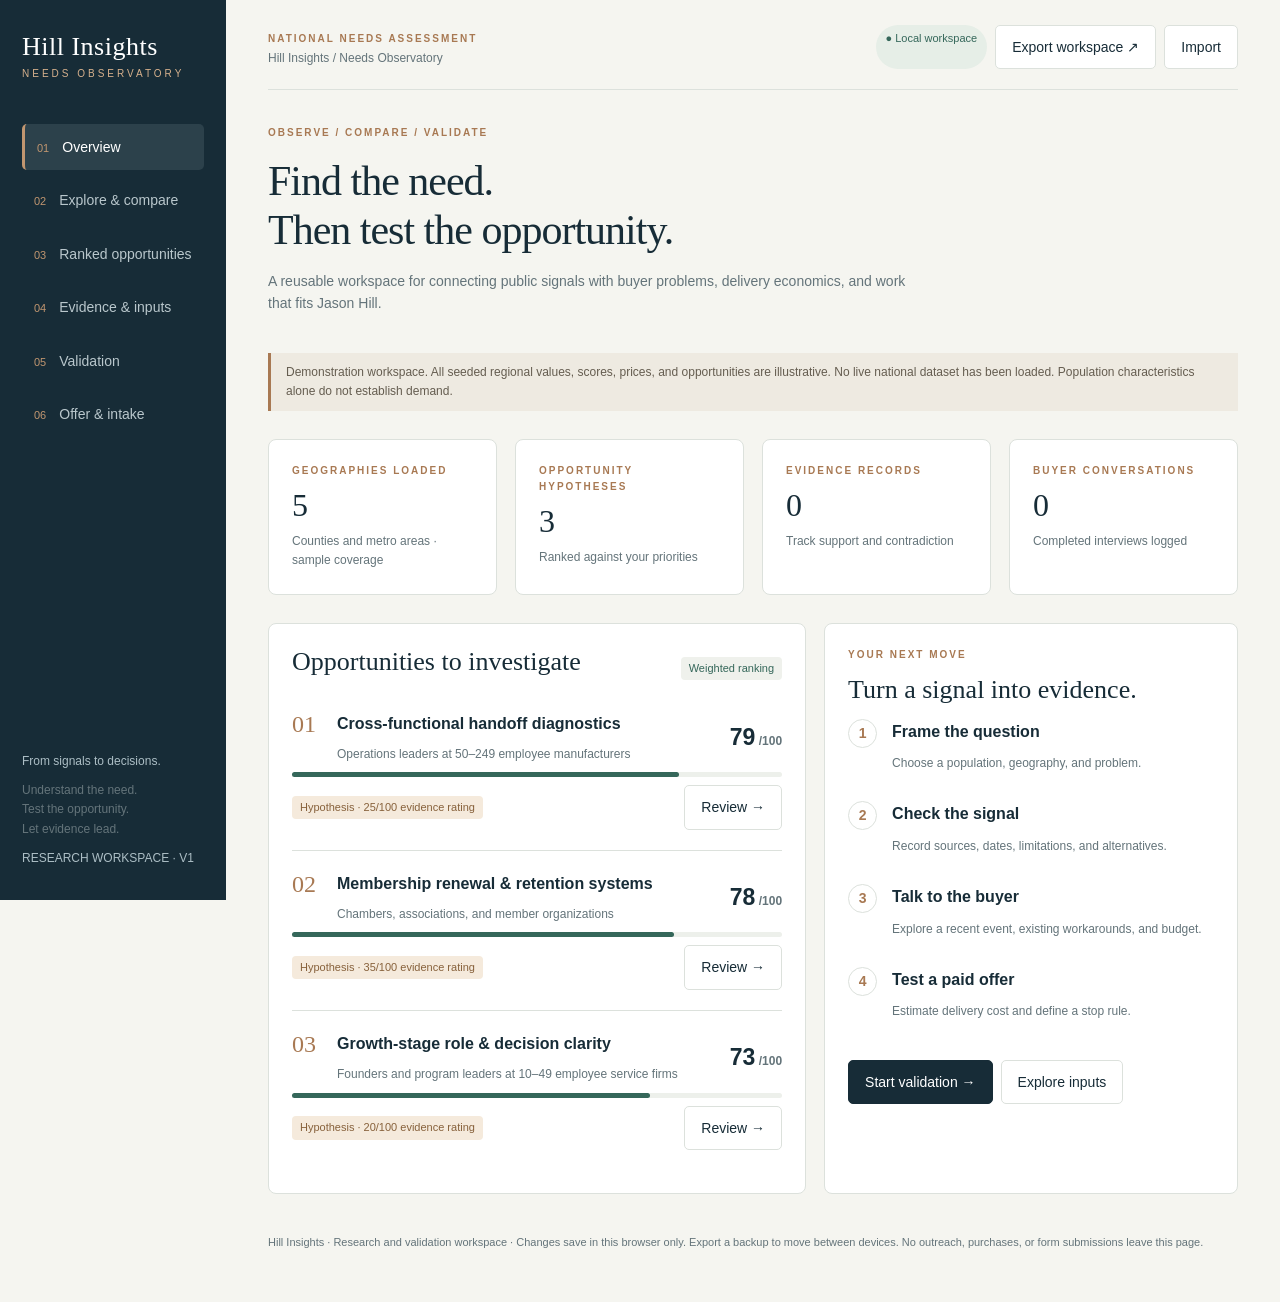
==== needs/index.html @ e7dae57d "Add unlinked needs assessment workspace at /needs" ====
<!doctype html><html lang="en"><head><meta charset="utf-8"><meta name="viewport" content="width=device-width,initial-scale=1"><meta name="robots" content="noindex,nofollow"><title>Needs Observatory | Hill Insights</title><style>
:root{--navy:#172c37;--copper:#a87953;--paper:#f5f5f0;--muted:#64747a;--line:#dce1dc;--green:#35675a}*{box-sizing:border-box}body{margin:0;background:var(--paper);color:var(--navy);font:14px/1.6 Arial,sans-serif}button,input,select,textarea{font:inherit}button,a,input,select,textarea{outline-offset:4px}button{cursor:pointer;border:1px solid var(--line);background:white;color:var(--navy);padding:10px 16px;border-radius:5px}button:hover{border-color:var(--copper)}button.primary{background:var(--navy);color:white;border-color:var(--navy)}.shell{display:grid;grid-template-columns:226px 1fr;min-height:100vh}aside{background:var(--navy);color:#fff;padding:32px 22px;position:sticky;top:0;height:100vh;display:flex;flex-direction:column}.brand{font:26px Georgia,serif;letter-spacing:.5px}.brand small{display:block;font:10px Arial;letter-spacing:3px;color:#d7b18d;margin-top:6px}.nav{margin-top:45px;display:grid;gap:7px}.nav button{text-align:left;border:0;background:transparent;color:#b9c7cc;padding:12px}.nav button.active{background:#2c414b;color:white;border-left:3px solid #c19670}.nav span{margin-right:13px;font-size:11px;color:#c19670}.aside-bottom{margin-top:auto;font-size:12px;color:#acbec5}main{min-width:0;padding:25px 42px 50px}.top{display:flex;justify-content:space-between;align-items:center;border-bottom:1px solid var(--line);padding-bottom:20px;gap:12px}.eyebrow{text-transform:uppercase;letter-spacing:2px;font-size:10px;font-weight:bold;color:var(--copper)}.status{font-size:11px;color:var(--green);background:#e6eee7;padding:5px 10px;border-radius:30px}h1{font:42px/1.15 Georgia,serif;max-width:700px;letter-spacing:-1px;margin:16px 0}h2{font:26px Georgia,serif;margin:0 0 14px}h3{font-size:16px;margin:0 0 9px}p{color:var(--muted);margin:10px 0}.intro{display:flex;justify-content:space-between;align-items:end;gap:30px;margin:35px 0 28px}.intro p{max-width:640px}.actions{display:flex;gap:8px;flex-wrap:wrap}.grid{display:grid;gap:18px}.four{grid-template-columns:repeat(4,1fr)}.three{grid-template-columns:repeat(3,1fr)}.two{grid-template-columns:1.3fr 1fr}.card{background:white;border:1px solid var(--line);border-radius:8px;padding:23px}.metric{font:32px Georgia;margin:8px 0}.small{font-size:12px;color:var(--muted)}.section{margin-top:28px}.row{display:flex;justify-content:space-between;align-items:center;gap:12px}.pill{display:inline-block;padding:3px 8px;border-radius:4px;background:#eff1ec;color:var(--green);font-size:11px}.warn{background:#f5eadc;color:#87613b}.opportunity{padding:20px 0;border-bottom:1px solid var(--line)}.opportunity:last-child{border:0}.rank{font:24px Georgia;color:var(--copper);min-width:30px}.score{font-size:23px;font-weight:bold}.bar{height:5px;background:#edf0eb;border-radius:5px;margin:8px 0}.bar i{display:block;background:var(--green);height:100%;border-radius:5px}.steps{display:grid;gap:18px}.step{display:flex;gap:15px}.step b{border:1px solid var(--line);border-radius:50%;width:29px;height:29px;text-align:center;line-height:27px;flex-shrink:0;color:var(--copper)}label{display:block;font-size:12px;color:var(--muted);margin-bottom:7px}input,select,textarea{width:100%;padding:10px;border:1px solid #ccd5cf;border-radius:5px;background:white;color:var(--navy)}textarea{min-height:85px}.field{margin:12px 0}table{width:100%;border-collapse:collapse;text-align:left}td,th{padding:12px;border-bottom:1px solid var(--line);font-size:12px}th{color:var(--muted);font-weight:normal}.table-wrap{overflow:auto}.note{border-left:3px solid var(--copper);padding:10px 15px;background:#eeeae1;font-size:12px;color:#655d50}.hidden{display:none!important}.tabs{display:flex;gap:8px;margin:18px 0}a{color:#765238}dialog{border:1px solid var(--line);border-radius:12px;max-width:800px;width:92%;padding:30px;max-height:90vh;overflow:auto}dialog::backdrop{background:#10252ab0}.empty{padding:24px;text-align:center;color:var(--muted)}footer{margin-top:40px;font-size:11px;color:var(--muted)}.check{width:auto}.filters{grid-template-columns:repeat(4,1fr)}#toast{position:fixed;bottom:25px;right:25px;background:var(--navy);color:white;padding:12px 20px;border-radius:6px;z-index:10}.hero-note{max-width:520px}.price{font:30px Georgia;margin:15px 0}.detail-grid{display:grid;grid-template-columns:1fr 1fr;gap:16px}@media(max-width:1100px){main{padding:22px}.four,.filters{grid-template-columns:repeat(2,1fr)}.two,.three{grid-template-columns:1fr}.intro{align-items:start;flex-direction:column}}@media(max-width:700px){.shell{display:block}aside{height:auto;position:static;padding:18px}.brand{font-size:22px}.nav{display:flex;overflow:auto;margin-top:18px;gap:2px}.nav button{white-space:nowrap;padding:8px}.aside-bottom{display:none}main{padding:18px}.top{flex-wrap:wrap}h1{font-size:34px}.four,.filters,.detail-grid{grid-template-columns:1fr}.intro{margin:25px 0}.card{padding:18px}}@media print{aside,.top button,.actions,footer{display:none}.shell{display:block}main{padding:0}.card{break-inside:avoid}dialog{position:static;max-height:none}}
</style></head><body><div class="shell"><aside><div class="brand">Hill Insights<small>NEEDS OBSERVATORY</small></div><nav class="nav" aria-label="Workspace"></nav><div class="aside-bottom">From signals to decisions.<p>Understand the need.<br>Test the opportunity.<br>Let evidence lead.</p><div>RESEARCH WORKSPACE · V1</div></div></aside><main><div class="top"><div><span class="eyebrow">National needs assessment</span><div class="small">Hill Insights / Needs Observatory</div></div><div class="actions"><span class="status">● Local workspace</span><button onclick="exportData()">Export workspace ↗</button><button onclick="document.getElementById('restore').click()">Import</button><input id="restore" type="file" accept="application/json" class="hidden"></div></div><div id="view"></div><footer>Hill Insights · Research and validation workspace · Changes save in this browser only. Export a backup to move between devices. No outreach, purchases, or form submissions leave this page.</footer></main></div><dialog id="detail"></dialog><div id="toast" class="hidden" role="status"></div><script>
const KEY='hill-needs-v1';const tabs=['Overview','Explore & compare','Ranked opportunities','Evidence & inputs','Validation','Offer & intake'];let current='Overview';
const seed={weights:{need:25,fit:30,income:20,evidence:15,resilience:10},filters:{region:'All',type:'All',race:'All',age:'All',income:'All',industry:'All',broadband:0,size:'All'},geos:[{name:'Charleston County, SC',type:'County',region:'South',population:420000,growth:5.1,income:78000,broadband:90,industry:'Services',size:'1–49',race:'All',age:'All',source:'Illustrative seed',year:'Demo'},{name:'Mecklenburg County, NC',type:'County',region:'South',population:1160000,growth:6.3,income:82000,broadband:92,industry:'Services',size:'50–249',race:'All',age:'All',source:'Illustrative seed',year:'Demo'},{name:'Cook County, IL',type:'County',region:'Midwest',population:5100000,growth:-1.2,income:78000,broadband:88,industry:'Manufacturing',size:'50–249',race:'All',age:'All',source:'Illustrative seed',year:'Demo'},{name:'Seattle–Tacoma–Bellevue, WA',type:'Metro',region:'West',population:4100000,growth:3.4,income:106000,broadband:95,industry:'Technology',size:'250+',race:'All',age:'All',source:'Illustrative seed',year:'Demo'},{name:'Boston–Cambridge–Newton, MA–NH',type:'Metro',region:'Northeast',population:4900000,growth:1.9,income:105000,broadband:93,industry:'Services',size:'50–249',race:'All',age:'All',source:'Illustrative seed',year:'Demo'}],opps:[{id:1,title:'Membership renewal & retention systems',buyer:'Chambers, associations, and member organizations',hypothesis:'Unclear renewal ownership and fragmented member journeys may contribute to avoidable lapses.',need:82,fit:96,income:73,evidence:35,resilience:85,price:4500,hours:36,cost:200,clients:2,competition:'Association consultants, CRM vendors, internal staff',ai:'Medium: analysis and drafting automate; facilitation and joint diagnosis remain human dependent.',test:'Interview five membership directors. Ask for a recent renewal failure and the actual cost. Test willingness to fund a scoped diagnostic.',kill:'Pause if fewer than three of five buyers describe a recurring problem or no buyer owns a budget.',status:'Hypothesis'},{id:2,title:'Cross-functional handoff diagnostics',buyer:'Operations leaders at 50–249 employee manufacturers',hypothesis:'Repeated handoff failures may create rework that a facilitated diagnosis can help teams address.',need:86,fit:93,income:85,evidence:25,resilience:90,price:6500,hours:48,cost:400,clients:1,competition:'Lean consultants, internal continuous improvement teams',ai:'Low–medium: workflow documentation faces automation; stakeholder alignment remains context dependent.',test:'Interview five operations leaders about the last failed handoff. Seek permission to observe one workflow.',kill:'Pause if delays primarily require technical implementation or executive decisions outside the engagement.',status:'Hypothesis'},{id:3,title:'Growth-stage role & decision clarity',buyer:'Founders and program leaders at 10–49 employee service firms',hypothesis:'Growth may outpace decision rights and role clarity, increasing coordination overhead.',need:76,fit:89,income:80,evidence:20,resilience:78,price:5000,hours:40,cost:150,clients:2,competition:'Fractional COOs, OD practitioners, leadership coaches',ai:'Medium: templates and basic advice commoditize; group process and accountability require validation.',test:'Ask six leaders to describe a decision delayed by unclear ownership. Test a paid discovery engagement.',kill:'Pause if the buyer expects outsourced management or employee direction.',status:'Hypothesis'}],evidence:[],contacts:[],intakes:[],checks:{},notes:'',selected:[]};let state;try{state=JSON.parse(localStorage.getItem(KEY))||structuredClone(seed)}catch{state=structuredClone(seed)}
const $=s=>document.querySelector(s),esc=s=>String(s??'').replace(/[&<>"']/g,c=>({'&':'&amp;','<':'&lt;','>':'&gt;','"':'&quot;',"'":'&#39;'}[c])),money=n=>Number(n).toLocaleString('en-US',{style:'currency',currency:'USD',maximumFractionDigits:0});function save(){try{localStorage.setItem(KEY,JSON.stringify(state))}catch{toast('Browser storage unavailable. Export your workspace.')}}function toast(t){$('#toast').textContent=t;$('#toast').classList.remove('hidden');setTimeout(()=>$('#toast').classList.add('hidden'),3000)}function go(t){current=t;render();window.scrollTo(0,0)}function score(o){let total=Object.values(state.weights).reduce((a,b)=>a+Number(b),0);return total?Math.round(Object.keys(state.weights).reduce((s,k)=>s+o[k]*state.weights[k],0)/total):0}function ranked(){return [...state.opps].sort((a,b)=>score(b)-score(a))}function heading(k,t,p){return `<div class="intro"><div><div class="eyebrow">${k}</div><h1>${t}</h1><p>${p}</p></div></div>`}function btn(t,action,primary=false){return `<button class="${primary?'primary':''}" onclick="${action}">${t}</button>`}function render(){document.querySelector('.nav').innerHTML=tabs.map((t,i)=>`<button class="${current===t?'active':''}" onclick="go('${t}')"><span>0${i+1}</span>${t}</button>`).join('');$('#view').innerHTML=views[current]();bind()}
function oppRows(){return ranked().map((o,i)=>`<div class="opportunity"><div class="row"><div style="display:flex;gap:15px"><div class="rank">0${i+1}</div><div><h3>${esc(o.title)}</h3><div class="small">${esc(o.buyer)}</div></div></div><div class="score">${score(o)}<span class="small"> /100</span></div></div><div class="bar"><i style="width:${score(o)}%"></i></div><div class="row"><span class="pill warn">${esc(o.status)} · ${o.evidence}/100 evidence rating</span>${btn('Review →',`openOpp(${o.id})`)}</div></div>`).join('')}
const views={
'Overview':()=>heading('Observe / compare / validate','Find the need.<br>Then test the opportunity.','A reusable workspace for connecting public signals with buyer problems, delivery economics, and work that fits Jason Hill.')+`<div class="note">Demonstration workspace. All seeded regional values, scores, prices, and opportunities are illustrative. No live national dataset has been loaded. Population characteristics alone do not establish demand.</div><div class="grid four section"><div class="card"><div class="eyebrow">Geographies loaded</div><div class="metric">${state.geos.length}</div><div class="small">Counties and metro areas · sample coverage</div></div><div class="card"><div class="eyebrow">Opportunity hypotheses</div><div class="metric">${state.opps.length}</div><div class="small">Ranked against your priorities</div></div><div class="card"><div class="eyebrow">Evidence records</div><div class="metric">${state.evidence.length}</div><div class="small">Track support and contradiction</div></div><div class="card"><div class="eyebrow">Buyer conversations</div><div class="metric">${state.contacts.filter(c=>c.status==='Interviewed').length}</div><div class="small">Completed interviews logged</div></div></div><div class="grid two section"><div class="card"><div class="row"><h2>Opportunities to investigate</h2><span class="pill">Weighted ranking</span></div>${oppRows()}</div><div class="card"><div class="eyebrow">Your next move</div><h2 style="margin-top:12px">Turn a signal into evidence.</h2><div class="steps">${[['Frame the question','Choose a population, geography, and problem.'],['Check the signal','Record sources, dates, limitations, and alternatives.'],['Talk to the buyer','Explore a recent event, existing workarounds, and budget.'],['Test a paid offer','Estimate delivery cost and define a stop rule.']].map((x,i)=>`<div class="step"><b>${i+1}</b><div><h3>${x[0]}</h3><p class="small">${x[1]}</p></div></div>`).join('')}</div><div class="actions section">${btn('Start validation →',"go('Validation')",true)}${btn('Explore inputs',"go('Explore & compare')")}</div></div></div>`,
'Explore & compare':()=>heading('01 / Geographic lens','Compare places. Question the signal.','Filter loaded records, select two or more places, and compare like-for-like measures. Import additional counties, metros, and demographic segments through Evidence & inputs.')+`<div class="card"><div class="grid filters">${selectFilter('region','Region',['All','South','Northeast','Midwest','West'])}${selectFilter('type','Geography',['All','County','Metro'])}${selectFilter('race','Race / ethnicity',['All',...new Set(state.geos.map(g=>g.race).filter(x=>x!=='All')),'Black or African American','Hispanic or Latino','White','Asian'])}${selectFilter('age','Age',['All','18–34','35–54','55–64','65+'])}${selectFilter('income','Household income',['All','Under $75k','$75k–$100k','Over $100k'])}${selectFilter('industry','Industry',['All',...new Set(state.geos.map(g=>g.industry))])}${selectFilter('size','Business employees',['All','1–49','50–249','250+'])}<div><label for="broadband">Minimum broadband %</label><input id="broadband" type="number" min="0" max="100" value="${state.filters.broadband}" onchange="state.filters.broadband=+this.value;save();render()"></div></div><div class="actions section">${btn('Clear filters',"state.filters=structuredClone(seed.filters);save();render()")}</div></div><div class="card section"><div class="row"><h2>Loaded geographic records</h2><span class="small">${filtered().length} matching records</span></div><div class="note">Demographic filters require matching segmented records. Aggregate records cannot support subgroup conclusions. County and metro populations overlap; do not add them together.</div><div class="table-wrap"><table><thead><tr><th>Compare</th><th>Geography</th><th>Population</th><th>Growth %</th><th>Median income</th><th>Broadband %</th><th>Vintage</th></tr></thead><tbody>${filtered().map(g=>`<tr><td><input class="check" type="checkbox" aria-label="Compare ${esc(g.name)}" ${state.selected.includes(g.name)?'checked':''} onchange="toggleGeo('${esc(g.name)}',this.checked)"></td><td>${esc(g.name)}<div class="small">${g.type} · ${esc(g.race)} · ${esc(g.age)}</div></td><td>${g.population.toLocaleString()}</td><td>${g.growth}</td><td>${money(g.income)}</td><td>${g.broadband}</td><td>${esc(g.year)}<div class="small">${esc(g.source)}</div></td></tr>`).join('')||'<tr><td colspan="7" class="empty">No matching records. Clear filters or import segmented data.</td></tr>'}</tbody></table></div></div><div class="card section"><h2>Comparison board</h2><div class="grid three">${state.geos.filter(g=>state.selected.includes(g.name)).map(g=>`<div><h3>${esc(g.name)}</h3><p>${g.type} · ${esc(g.region)}</p><div class="metric">${g.growth}%</div><div class="small">Population change, illustrative period</div><p>Median income ${money(g.income)}<br>Broadband ${g.broadband}%</p><span class="pill warn">${esc(g.year)}</span></div>`).join('')||'<p>Select records above to compare.</p>'}</div></div>`,
'Ranked opportunities':()=>heading('02 / Decision lens','Priorities change.<br>Your ranking should follow.','Adjust relative weights. Scores reflect explicit judgment, not measured probabilities or guaranteed income.')+`<div class="card"><div class="grid filters">${Object.entries(state.weights).map(([k,v])=>`<div><label>${({need:'Need severity',fit:'Fit for Jason',income:'Income potential',evidence:'Evidence quality',resilience:'AI resilience'})[k]} <b id="w-${k}">${v}</b></label><input aria-label="${k} weight" type="range" min="0" max="50" value="${v}" onchange="state.weights.${k}=+this.value;save();render()"></div>`).join('')}</div><p class="small">Score = sum of each 0–100 rating × its weight ÷ total weight. Evidence scores remain manual assessments and do not rise automatically when a source gets added.</p></div><div class="card section">${oppRows()}</div><div class="card section"><h2>Add an opportunity</h2><form id="opform"><div class="grid three"><div><label>Opportunity title</label><input name="title" required maxlength="140"></div><div><label>Potential buyer</label><input name="buyer" required></div><div><label>Problem hypothesis</label><input name="hypothesis" required></div></div><button class="primary section">Add hypothesis</button></form></div>`,
'Evidence & inputs':()=>heading('03 / Research ledger','Keep the claim close<br>to its evidence.','Record provenance, geography, vintage, uncertainty, and counterevidence. Replace sample inputs as your research develops.')+`<div class="grid two"><div class="card"><h2>Add evidence</h2><form id="evform"><div class="field"><label>Opportunity</label><select name="opp">${state.opps.map(o=>`<option value="${o.id}">${esc(o.title)}</option>`).join('')}</select></div><div class="field"><label>Claim or observation</label><textarea name="claim" required></textarea></div><div class="grid detail-grid"><div><label>Source URL (https)</label><input name="url" type="url" required pattern="https://.*"></div><div><label>Data period / vintage</label><input name="period" placeholder="e.g., ACS 2024 5-year" required></div><div><label>Geography / population</label><input name="geo" required></div><div><label>Relationship to hypothesis</label><select name="direction"><option>Supports</option><option>Contradicts</option><option>Context only</option></select></div></div><div class="field"><label>Limitations / alternative explanations</label><textarea name="limits" required></textarea></div><button class="primary">Save evidence</button></form></div><div class="card"><h2>Public-data research sources</h2><p>Source directory, not live integrations.</p>${[['Census ACS','Demographics, income, age, race, and household internet','https://www.census.gov/programs-surveys/acs'],['Census County Business Patterns','Industry, establishments, and employment size','https://www.census.gov/programs-surveys/cbp.html'],['BLS QCEW','County employment, wages, and industry','https://www.bls.gov/cew/'],['FCC Broadband Data','Availability and geographic coverage','https://broadbandmap.fcc.gov/'],['BEA Regional Data','Regional income and economic activity','https://www.bea.gov/data/economic-accounts/regional']].map(x=>`<div class="opportunity"><a href="${x[2]}" target="_blank" rel="noopener">${x[0]} ↗</a><div class="small">${x[1]}</div></div>`).join('')}<p class="small">Check margins of error, changing boundaries, survey definitions, suppressed cells, and compatible periods. Availability and household adoption measure different things.</p></div></div><div class="card section"><h2>Evidence ledger</h2>${state.evidence.map((e,i)=>`<div class="opportunity"><span class="pill ${e.direction==='Contradicts'?'warn':''}">${esc(e.direction)}</span><h3>${esc(e.claim)}</h3><a href="${esc(e.url)}" target="_blank" rel="noopener">Source ↗</a><p class="small">${esc(e.geo)} · ${esc(e.period)} · Recorded ${esc(e.date)}<br>${esc(e.limits)}</p>${btn('Remove',`state.evidence.splice(${i},1);save();render()`)}</div>`).join('')||'<p>No evidence yet. Seeded hypotheses remain unvalidated.</p>'}</div><div class="card section"><h2>Import geographic inputs</h2><p>Upload a JSON array of records using this schema. Import replaces the geographic table after validation; all other work remains.</p><div class="actions">${btn('Download sample schema',"download('geographic-template.json',seed.geos)")}<input id="geoimport" type="file" accept="application/json"></div><p class="small">Fields: name, type (County / Metro), region, population, growth, income, broadband, industry, size, race, age, source, year. Use national coverage or selected regions. Add separate records for supported demographic segments. Growth must use a consistent period; document that period in source.</p></div>`,
'Validation':()=>heading('04 / Guided validation','Earn the right<br>to call it an opportunity.','Move from a presenting problem to a buyer-tested offer. Record what would change your mind.')+`<div class="grid two"><div class="card"><h2>Validation gates</h2>${['Define the population, buyer, and presenting problem.','Find comparable public data and record limitations.','Record an alternative explanation and counterevidence.','Interview at least five potential buyers about recent events.','Confirm current workaround, cost, budget owner, and buying process.','Test a specific scope and price with a buyer.','Choose pursue, revise, or stop and document why.'].map((s,i)=>`<div class="opportunity"><label style="display:flex;gap:12px;font-size:14px;color:var(--navy)"><input class="check" type="checkbox" ${state.checks[i]?'checked':''} onchange="state.checks[${i}]=this.checked;save()">${s}</label></div>`).join('')}<div class="field"><label>Decision and rationale</label><textarea onchange="state.notes=this.value;save()">${esc(state.notes)}</textarea></div></div><div class="card"><h2>Interview guide</h2><div class="steps">${['Tell me about the last time this happened.','Who experienced the consequence, and what changed?','How do you handle it today? What does that cost?','What have you already tried? Why did it fall short?','Who owns the budget and how would they decide?','What evidence would justify a small paid engagement?'].map((q,i)=>`<div class="step"><b>${i+1}</b><div>${q}</div></div>`).join('')}</div><div class="note section">Explore the buyer’s experience before presenting a solution. The client owns the diagnosis and decisions. Avoid directing employees, layoffs, or client IT implementation.</div></div></div><div class="card section"><h2>Outreach & interview tracking</h2><form id="contactform"><div class="grid three"><div><label>Contact / organization</label><input name="name" required></div><div><label>Opportunity</label><select name="opp">${state.opps.map(o=>`<option>${esc(o.title)}</option>`).join('')}</select></div><div><label>Next action date</label><input name="next" type="date" required></div></div><div class="field"><label>Notes, observed problem, budget, and next action</label><textarea name="notes" required></textarea></div><button class="primary">Add contact</button></form><div class="table-wrap section"><table><thead><tr><th>Contact</th><th>Opportunity</th><th>Status</th><th>Next date</th><th>Notes</th><th></th></tr></thead><tbody>${state.contacts.map((c,i)=>`<tr><td>${esc(c.name)}</td><td>${esc(c.opp)}</td><td><select aria-label="Contact status" onchange="state.contacts[${i}].status=this.value;save()">${['To contact','Contacted','Scheduled','Interviewed','Declined','Pilot agreed'].map(s=>`<option ${c.status===s?'selected':''}>${s}</option>`).join('')}</select></td><td><input aria-label="Next action date" type="date" value="${esc(c.next)}" onchange="state.contacts[${i}].next=this.value;save()"></td><td><textarea aria-label="Interview notes" onchange="state.contacts[${i}].notes=this.value;save()">${esc(c.notes)}</textarea></td><td>${btn('Remove',`state.contacts.splice(${i},1);save();render()`)}</td></tr>`).join('')||'<tr><td colspan="6">No contacts logged. Nothing gets sent from this workspace.</td></tr>'}</tbody></table></div></div>`,
'Offer & intake':()=>heading('05 / Offer laboratory','A clearer problem.<br>A practical next step.','Hill Insights helps organizations investigate operational friction, understand the conditions behind it, and choose a path forward together.')+`<div class="actions">${btn('View sample output',"openOpp(1)",true)}${btn('Start an intake',"document.getElementById('intake').scrollIntoView({behavior:'smooth'})")}</div><div class="note section">Draft offer concepts and test prices for review. No checkout, payment processing, or public service commitment.</div><div class="grid three section">${[['Focused diagnostic','$2,500','A bounded question, stakeholder conversations, an evidence brief, and a joint review.'],['Needs assessment','$5,000','A defined population and region, comparative signals, buyer hypotheses, and a validation plan.'],['Coaching partnership','$2,000 / month','Three-month minimum. Support the client as they test decisions, reflect on results, and adapt.']].map(x=>`<div class="card"><div class="eyebrow">Test offer</div><h2 style="margin-top:15px">${x[0]}</h2><div class="price">${x[1]}</div><p>${x[2]}</p><span class="pill warn">Price assumption</span></div>`).join('')}</div><div class="grid two section"><div class="card" id="intake"><h2>Frame your question</h2><p>Save a local intake draft. No email gets sent.</p><form id="intakeform"><div class="field"><label>Name / organization</label><input name="name" required></div><div class="field"><label>Who experiences the problem?</label><input name="population" required></div><div class="field"><label>Geography / industry</label><input name="scope" required></div><div class="field"><label>What happened, and what would improve?</label><textarea name="problem" required></textarea></div><div class="field"><label>Decision, budget, and timing</label><textarea name="constraints" required></textarea></div><button class="primary">Save intake draft</button></form></div><div class="card"><h2>What the output contains</h2><div class="steps">${['Question and population definition','County or metro comparison with provenance','Opportunity hypothesis and competing explanations','Buyer, competition, and AI exposure assessment','Delivery scope, cost, and income scenarios','Validation test, stop rule, and next decision'].map((t,i)=>`<div class="step"><b>${i+1}</b><span>${t}</span></div>`).join('')}</div><h3 class="section">Saved intake drafts (${state.intakes.length})</h3>${state.intakes.map((x,i)=>`<details class="opportunity"><summary>${esc(x.name)} · ${esc(x.date)}</summary><p>${esc(x.population)} · ${esc(x.scope)}</p><p>${esc(x.problem)}</p><p>${esc(x.constraints)}</p>${btn('Remove',`state.intakes.splice(${i},1);save();render()`)}</details>`).join('')}</div></div>`};
function selectFilter(k,l,opts){return `<div><label for="f-${k}">${l}</label><select id="f-${k}" onchange="state.filters.${k}=this.value;save();render()">${[...new Set(opts)].map(o=>`<option ${state.filters[k]===o?'selected':''}>${esc(o)}</option>`).join('')}</select></div>`}function filtered(){let f=state.filters;return state.geos.filter(g=>['region','type','race','age','industry','size'].every(k=>f[k]==='All'||g[k]===f[k])&&g.broadband>=f.broadband&&(f.income==='All'||(f.income==='Under $75k'?g.income<75000:f.income==='$75k–$100k'?g.income>=75000&&g.income<=100000:g.income>100000)))}function toggleGeo(n,on){state.selected=on?[...new Set([...state.selected,n])]:state.selected.filter(x=>x!==n);save();render()}
function openOpp(id){let o=state.opps.find(x=>x.id===id);$('#detail').innerHTML=`<div class="row"><span class="eyebrow">Opportunity brief / ${esc(o.status)}</span>${btn('Close ×',"document.getElementById('detail').close()")}</div><h1>${esc(o.title)}</h1><p>${esc(o.hypothesis)}</p><div class="note">Illustrative hypothesis. Evidence score ${o.evidence}/100 reflects judgment. This brief does not establish market demand.</div><form id="editopp"><input type="hidden" name="id" value="${id}"><div class="field"><label>Potential buyers</label><input name="buyer" value="${esc(o.buyer)}"></div><div class="field"><label>Hypothesis</label><textarea name="hypothesis">${esc(o.hypothesis)}</textarea></div><div class="detail-grid">${['need','fit','income','evidence','resilience'].map(k=>`<div><label>${k} rating / 100</label><input name="${k}" type="number" min="0" max="100" required value="${o[k]}"></div>`).join('')}<div><label>Decision</label><select name="status">${['Hypothesis','Investigating','Pursue','Revise','Stop'].map(s=>`<option ${s===o.status?'selected':''}>${s}</option>`).join('')}</select></div></div><h2 class="section">Delivery & income assumptions</h2><div class="detail-grid">${[['price','Fee per engagement'],['hours','Hours per engagement'],['cost','Direct cost per engagement'],['clients','Engagements per month']].map(([k,l])=>`<div><label>${l}</label><input name="${k}" type="number" min="0" step="${k==='clients'?'0.1':'1'}" required value="${o[k]}"></div>`).join('')}</div><p>Monthly gross: <b>${money(o.price*o.clients)}</b> · After direct costs: <b>${money((o.price-o.cost)*o.clients)}</b><br><span class="small">${o.hours*o.clients} delivery hours/month · ${o.hours?money((o.price-o.cost)/o.hours):'N/A'}/delivery hour before taxes, benefits, overhead, and selling time. Recalculate by saving assumptions.</span></p>${['competition','ai','test','kill'].map(k=>`<div class="field"><label>${({competition:'Competition and alternatives',ai:'AI exposure',test:'Next validation test',kill:'Stop / revision rule'})[k]}</label><textarea name="${k}">${esc(o[k])}</textarea></div>`).join('')}<p class="small">Jason fit: process consultation, joint diagnosis, cross-functional coordination, and requirements work. Remote delivery preferred. Client owns decisions; no layoffs, IT changes, or employee direction. Validate actual scope before commitment.</p><button class="primary">Save & recalculate</button></form><h2 class="section">Linked evidence</h2>${state.evidence.filter(e=>+e.opp===id).map(e=>`<p><span class="pill">${esc(e.direction)}</span> ${esc(e.claim)} <a target="_blank" rel="noopener" href="${esc(e.url)}">Source</a></p>`).join('')||'<p>No linked evidence.</p>'}`;labelFields();$('#detail').showModal();$('#editopp').onsubmit=e=>{e.preventDefault();let v=Object.fromEntries(new FormData(e.target));for(let k of ['need','fit','income','evidence','resilience','price','hours','cost','clients'])v[k]=+v[k];delete v.id;Object.assign(o,v);save();$('#detail').close();render();openOpp(id)}}
function download(name,data){let a=document.createElement('a');a.href=URL.createObjectURL(new Blob([JSON.stringify(data,null,2)],{type:'application/json'}));a.download=name;a.click();setTimeout(()=>URL.revokeObjectURL(a.href),1000)}function exportData(){download('hill-insights-needs-workspace.json',state)}function labelFields(){document.querySelectorAll("label").forEach((l,i)=>{let c=l.nextElementSibling;if(!l.htmlFor&&c&&c.matches("input,select,textarea")){c.id=c.id||"field-"+i;l.htmlFor=c.id}})}function bind(){labelFields();for(let [id,key] of [['evform','evidence'],['contactform','contacts'],['intakeform','intakes']]){let f=$('#'+id);if(f)f.onsubmit=e=>{e.preventDefault();let d=Object.fromEntries(new FormData(f));if(d.url&&!/^https:\/\//.test(d.url))return toast('Use an https source URL.');d.date=new Date().toISOString().slice(0,10);if(key==='contacts')d.status='To contact';state[key].push(d);save();render();toast('Saved in this browser')};}if($('#opform'))$('#opform').onsubmit=e=>{e.preventDefault();let d=Object.fromEntries(new FormData(e.target));state.opps.push({...structuredClone(seed.opps[0]),...d,id:Date.now(),need:50,fit:50,income:50,evidence:0,resilience:50,competition:'To investigate',ai:'To investigate',test:'Define a buyer interview test',kill:'Define a stop rule'});save();render()};if($('#geoimport'))$('#geoimport').onchange=async e=>{try{let data=JSON.parse(await e.target.files[0].text());validateGeos(data);state.geos=data;state.selected=[];save();render();toast('Geographic inputs replaced')}catch(err){toast('Import failed: '+err.message)}}}
function validateGeos(d){if(!Array.isArray(d)||!d.length)throw Error('Expected a nonempty array');for(let g of d){for(let k of ['name','type','region','industry','size','race','age','source','year'])if(typeof g[k]!=='string'||!g[k])throw Error('Missing text field '+k);for(let k of ['population','growth','income','broadband'])if(typeof g[k]!=='number'||!Number.isFinite(g[k]))throw Error('Invalid number '+k);if(!['County','Metro'].includes(g.type)||g.population<0||g.income<0||g.broadband<0||g.broadband>100)throw Error('Invalid geography or range')}if(new Set(d.map(g=>g.name)).size!==d.length)throw Error('Use unique record names, including segment names')}
$('#restore').onchange=async e=>{try{let d=JSON.parse(await e.target.files[0].text());validateGeos(d.geos);if(!Array.isArray(d.opps)||!d.opps.length||!['evidence','contacts','intakes','selected'].every(k=>Array.isArray(d[k]))||!d.filters||!d.weights||!d.checks)throw Error('Invalid workspace');for(let o of d.opps){for(let k of ['title','buyer','hypothesis','status','competition','ai','test','kill'])if(typeof o[k]!=='string')throw Error('Invalid opportunity');for(let k of ['id','need','fit','income','evidence','resilience','price','hours','cost','clients'])if(typeof o[k]!=='number'||!Number.isFinite(o[k])||o[k]<0)throw Error('Invalid score or amount')}for(let k of Object.keys(seed.weights))if(typeof d.weights[k]!=='number'||d.weights[k]<0||d.weights[k]>50)throw Error('Invalid weight');for(let r of d.evidence)if(!/^https:\/\//.test(r.url))throw Error('Invalid source URL');state=d;save();render();toast('Workspace restored')}catch(err){toast('Import failed: '+err.message)}e.target.value=''};render();
</script></body></html>
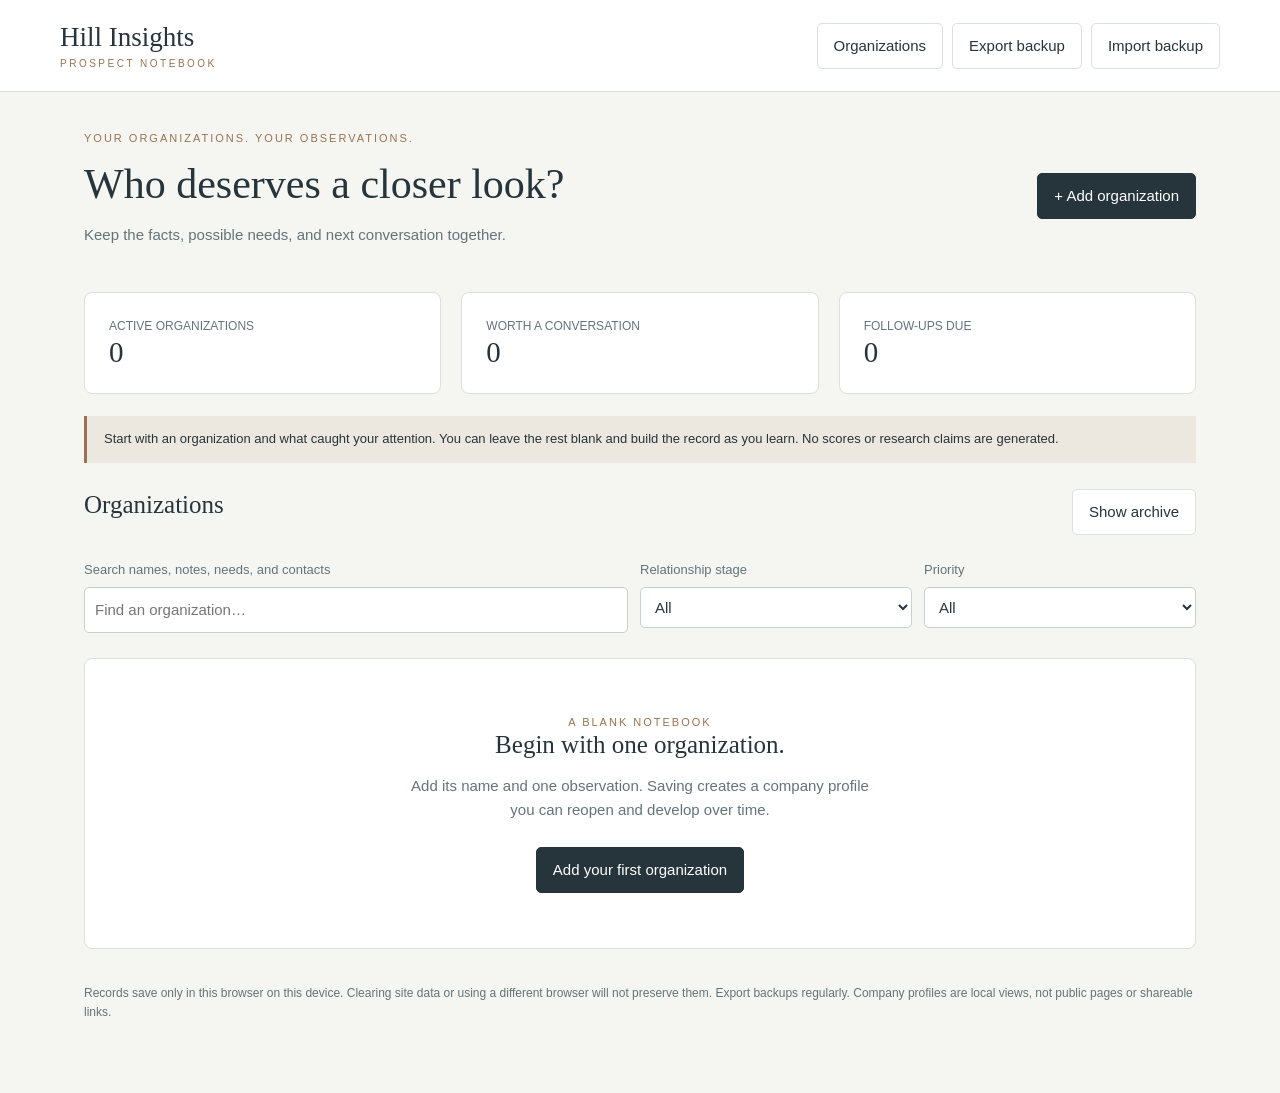
==== commit 7ea3cbf1: "Add manual prospect notebook with saved profiles and HTML export" ====
--- a/needs/index.html
+++ b/needs/index.html
@@ -1,20 +1,14 @@
-<!doctype html><html lang="en"><head><meta charset="utf-8"><meta name="viewport" content="width=device-width,initial-scale=1"><meta name="robots" content="noindex,nofollow"><title>Needs Observatory | Hill Insights</title><style>
-:root{--navy:#172c37;--copper:#a87953;--paper:#f5f5f0;--muted:#64747a;--line:#dce1dc;--green:#35675a}*{box-sizing:border-box}body{margin:0;background:var(--paper);color:var(--navy);font:14px/1.6 Arial,sans-serif}button,input,select,textarea{font:inherit}button,a,input,select,textarea{outline-offset:4px}button{cursor:pointer;border:1px solid var(--line);background:white;color:var(--navy);padding:10px 16px;border-radius:5px}button:hover{border-color:var(--copper)}button.primary{background:var(--navy);color:white;border-color:var(--navy)}.shell{display:grid;grid-template-columns:226px 1fr;min-height:100vh}aside{background:var(--navy);color:#fff;padding:32px 22px;position:sticky;top:0;height:100vh;display:flex;flex-direction:column}.brand{font:26px Georgia,serif;letter-spacing:.5px}.brand small{display:block;font:10px Arial;letter-spacing:3px;color:#d7b18d;margin-top:6px}.nav{margin-top:45px;display:grid;gap:7px}.nav button{text-align:left;border:0;background:transparent;color:#b9c7cc;padding:12px}.nav button.active{background:#2c414b;color:white;border-left:3px solid #c19670}.nav span{margin-right:13px;font-size:11px;color:#c19670}.aside-bottom{margin-top:auto;font-size:12px;color:#acbec5}main{min-width:0;padding:25px 42px 50px}.top{display:flex;justify-content:space-between;align-items:center;border-bottom:1px solid var(--line);padding-bottom:20px;gap:12px}.eyebrow{text-transform:uppercase;letter-spacing:2px;font-size:10px;font-weight:bold;color:var(--copper)}.status{font-size:11px;color:var(--green);background:#e6eee7;padding:5px 10px;border-radius:30px}h1{font:42px/1.15 Georgia,serif;max-width:700px;letter-spacing:-1px;margin:16px 0}h2{font:26px Georgia,serif;margin:0 0 14px}h3{font-size:16px;margin:0 0 9px}p{color:var(--muted);margin:10px 0}.intro{display:flex;justify-content:space-between;align-items:end;gap:30px;margin:35px 0 28px}.intro p{max-width:640px}.actions{display:flex;gap:8px;flex-wrap:wrap}.grid{display:grid;gap:18px}.four{grid-template-columns:repeat(4,1fr)}.three{grid-template-columns:repeat(3,1fr)}.two{grid-template-columns:1.3fr 1fr}.card{background:white;border:1px solid var(--line);border-radius:8px;padding:23px}.metric{font:32px Georgia;margin:8px 0}.small{font-size:12px;color:var(--muted)}.section{margin-top:28px}.row{display:flex;justify-content:space-between;align-items:center;gap:12px}.pill{display:inline-block;padding:3px 8px;border-radius:4px;background:#eff1ec;color:var(--green);font-size:11px}.warn{background:#f5eadc;color:#87613b}.opportunity{padding:20px 0;border-bottom:1px solid var(--line)}.opportunity:last-child{border:0}.rank{font:24px Georgia;color:var(--copper);min-width:30px}.score{font-size:23px;font-weight:bold}.bar{height:5px;background:#edf0eb;border-radius:5px;margin:8px 0}.bar i{display:block;background:var(--green);height:100%;border-radius:5px}.steps{display:grid;gap:18px}.step{display:flex;gap:15px}.step b{border:1px solid var(--line);border-radius:50%;width:29px;height:29px;text-align:center;line-height:27px;flex-shrink:0;color:var(--copper)}label{display:block;font-size:12px;color:var(--muted);margin-bottom:7px}input,select,textarea{width:100%;padding:10px;border:1px solid #ccd5cf;border-radius:5px;background:white;color:var(--navy)}textarea{min-height:85px}.field{margin:12px 0}table{width:100%;border-collapse:collapse;text-align:left}td,th{padding:12px;border-bottom:1px solid var(--line);font-size:12px}th{color:var(--muted);font-weight:normal}.table-wrap{overflow:auto}.note{border-left:3px solid var(--copper);padding:10px 15px;background:#eeeae1;font-size:12px;color:#655d50}.hidden{display:none!important}.tabs{display:flex;gap:8px;margin:18px 0}a{color:#765238}dialog{border:1px solid var(--line);border-radius:12px;max-width:800px;width:92%;padding:30px;max-height:90vh;overflow:auto}dialog::backdrop{background:#10252ab0}.empty{padding:24px;text-align:center;color:var(--muted)}footer{margin-top:40px;font-size:11px;color:var(--muted)}.check{width:auto}.filters{grid-template-columns:repeat(4,1fr)}#toast{position:fixed;bottom:25px;right:25px;background:var(--navy);color:white;padding:12px 20px;border-radius:6px;z-index:10}.hero-note{max-width:520px}.price{font:30px Georgia;margin:15px 0}.detail-grid{display:grid;grid-template-columns:1fr 1fr;gap:16px}@media(max-width:1100px){main{padding:22px}.four,.filters{grid-template-columns:repeat(2,1fr)}.two,.three{grid-template-columns:1fr}.intro{align-items:start;flex-direction:column}}@media(max-width:700px){.shell{display:block}aside{height:auto;position:static;padding:18px}.brand{font-size:22px}.nav{display:flex;overflow:auto;margin-top:18px;gap:2px}.nav button{white-space:nowrap;padding:8px}.aside-bottom{display:none}main{padding:18px}.top{flex-wrap:wrap}h1{font-size:34px}.four,.filters,.detail-grid{grid-template-columns:1fr}.intro{margin:25px 0}.card{padding:18px}}@media print{aside,.top button,.actions,footer{display:none}.shell{display:block}main{padding:0}.card{break-inside:avoid}dialog{position:static;max-height:none}}
-</style></head><body><div class="shell"><aside><div class="brand">Hill Insights<small>NEEDS OBSERVATORY</small></div><nav class="nav" aria-label="Workspace"></nav><div class="aside-bottom">From signals to decisions.<p>Understand the need.<br>Test the opportunity.<br>Let evidence lead.</p><div>RESEARCH WORKSPACE · V1</div></div></aside><main><div class="top"><div><span class="eyebrow">National needs assessment</span><div class="small">Hill Insights / Needs Observatory</div></div><div class="actions"><span class="status">● Local workspace</span><button onclick="exportData()">Export workspace ↗</button><button onclick="document.getElementById('restore').click()">Import</button><input id="restore" type="file" accept="application/json" class="hidden"></div></div><div id="view"></div><footer>Hill Insights · Research and validation workspace · Changes save in this browser only. Export a backup to move between devices. No outreach, purchases, or form submissions leave this page.</footer></main></div><dialog id="detail"></dialog><div id="toast" class="hidden" role="status"></div><script>
-const KEY='hill-needs-v1';const tabs=['Overview','Explore & compare','Ranked opportunities','Evidence & inputs','Validation','Offer & intake'];let current='Overview';
-const seed={weights:{need:25,fit:30,income:20,evidence:15,resilience:10},filters:{region:'All',type:'All',race:'All',age:'All',income:'All',industry:'All',broadband:0,size:'All'},geos:[{name:'Charleston County, SC',type:'County',region:'South',population:420000,growth:5.1,income:78000,broadband:90,industry:'Services',size:'1–49',race:'All',age:'All',source:'Illustrative seed',year:'Demo'},{name:'Mecklenburg County, NC',type:'County',region:'South',population:1160000,growth:6.3,income:82000,broadband:92,industry:'Services',size:'50–249',race:'All',age:'All',source:'Illustrative seed',year:'Demo'},{name:'Cook County, IL',type:'County',region:'Midwest',population:5100000,growth:-1.2,income:78000,broadband:88,industry:'Manufacturing',size:'50–249',race:'All',age:'All',source:'Illustrative seed',year:'Demo'},{name:'Seattle–Tacoma–Bellevue, WA',type:'Metro',region:'West',population:4100000,growth:3.4,income:106000,broadband:95,industry:'Technology',size:'250+',race:'All',age:'All',source:'Illustrative seed',year:'Demo'},{name:'Boston–Cambridge–Newton, MA–NH',type:'Metro',region:'Northeast',population:4900000,growth:1.9,income:105000,broadband:93,industry:'Services',size:'50–249',race:'All',age:'All',source:'Illustrative seed',year:'Demo'}],opps:[{id:1,title:'Membership renewal & retention systems',buyer:'Chambers, associations, and member organizations',hypothesis:'Unclear renewal ownership and fragmented member journeys may contribute to avoidable lapses.',need:82,fit:96,income:73,evidence:35,resilience:85,price:4500,hours:36,cost:200,clients:2,competition:'Association consultants, CRM vendors, internal staff',ai:'Medium: analysis and drafting automate; facilitation and joint diagnosis remain human dependent.',test:'Interview five membership directors. Ask for a recent renewal failure and the actual cost. Test willingness to fund a scoped diagnostic.',kill:'Pause if fewer than three of five buyers describe a recurring problem or no buyer owns a budget.',status:'Hypothesis'},{id:2,title:'Cross-functional handoff diagnostics',buyer:'Operations leaders at 50–249 employee manufacturers',hypothesis:'Repeated handoff failures may create rework that a facilitated diagnosis can help teams address.',need:86,fit:93,income:85,evidence:25,resilience:90,price:6500,hours:48,cost:400,clients:1,competition:'Lean consultants, internal continuous improvement teams',ai:'Low–medium: workflow documentation faces automation; stakeholder alignment remains context dependent.',test:'Interview five operations leaders about the last failed handoff. Seek permission to observe one workflow.',kill:'Pause if delays primarily require technical implementation or executive decisions outside the engagement.',status:'Hypothesis'},{id:3,title:'Growth-stage role & decision clarity',buyer:'Founders and program leaders at 10–49 employee service firms',hypothesis:'Growth may outpace decision rights and role clarity, increasing coordination overhead.',need:76,fit:89,income:80,evidence:20,resilience:78,price:5000,hours:40,cost:150,clients:2,competition:'Fractional COOs, OD practitioners, leadership coaches',ai:'Medium: templates and basic advice commoditize; group process and accountability require validation.',test:'Ask six leaders to describe a decision delayed by unclear ownership. Test a paid discovery engagement.',kill:'Pause if the buyer expects outsourced management or employee direction.',status:'Hypothesis'}],evidence:[],contacts:[],intakes:[],checks:{},notes:'',selected:[]};let state;try{state=JSON.parse(localStorage.getItem(KEY))||structuredClone(seed)}catch{state=structuredClone(seed)}
-const $=s=>document.querySelector(s),esc=s=>String(s??'').replace(/[&<>"']/g,c=>({'&':'&amp;','<':'&lt;','>':'&gt;','"':'&quot;',"'":'&#39;'}[c])),money=n=>Number(n).toLocaleString('en-US',{style:'currency',currency:'USD',maximumFractionDigits:0});function save(){try{localStorage.setItem(KEY,JSON.stringify(state))}catch{toast('Browser storage unavailable. Export your workspace.')}}function toast(t){$('#toast').textContent=t;$('#toast').classList.remove('hidden');setTimeout(()=>$('#toast').classList.add('hidden'),3000)}function go(t){current=t;render();window.scrollTo(0,0)}function score(o){let total=Object.values(state.weights).reduce((a,b)=>a+Number(b),0);return total?Math.round(Object.keys(state.weights).reduce((s,k)=>s+o[k]*state.weights[k],0)/total):0}function ranked(){return [...state.opps].sort((a,b)=>score(b)-score(a))}function heading(k,t,p){return `<div class="intro"><div><div class="eyebrow">${k}</div><h1>${t}</h1><p>${p}</p></div></div>`}function btn(t,action,primary=false){return `<button class="${primary?'primary':''}" onclick="${action}">${t}</button>`}function render(){document.querySelector('.nav').innerHTML=tabs.map((t,i)=>`<button class="${current===t?'active':''}" onclick="go('${t}')"><span>0${i+1}</span>${t}</button>`).join('');$('#view').innerHTML=views[current]();bind()}
-function oppRows(){return ranked().map((o,i)=>`<div class="opportunity"><div class="row"><div style="display:flex;gap:15px"><div class="rank">0${i+1}</div><div><h3>${esc(o.title)}</h3><div class="small">${esc(o.buyer)}</div></div></div><div class="score">${score(o)}<span class="small"> /100</span></div></div><div class="bar"><i style="width:${score(o)}%"></i></div><div class="row"><span class="pill warn">${esc(o.status)} · ${o.evidence}/100 evidence rating</span>${btn('Review →',`openOpp(${o.id})`)}</div></div>`).join('')}
-const views={
-'Overview':()=>heading('Observe / compare / validate','Find the need.<br>Then test the opportunity.','A reusable workspace for connecting public signals with buyer problems, delivery economics, and work that fits Jason Hill.')+`<div class="note">Demonstration workspace. All seeded regional values, scores, prices, and opportunities are illustrative. No live national dataset has been loaded. Population characteristics alone do not establish demand.</div><div class="grid four section"><div class="card"><div class="eyebrow">Geographies loaded</div><div class="metric">${state.geos.length}</div><div class="small">Counties and metro areas · sample coverage</div></div><div class="card"><div class="eyebrow">Opportunity hypotheses</div><div class="metric">${state.opps.length}</div><div class="small">Ranked against your priorities</div></div><div class="card"><div class="eyebrow">Evidence records</div><div class="metric">${state.evidence.length}</div><div class="small">Track support and contradiction</div></div><div class="card"><div class="eyebrow">Buyer conversations</div><div class="metric">${state.contacts.filter(c=>c.status==='Interviewed').length}</div><div class="small">Completed interviews logged</div></div></div><div class="grid two section"><div class="card"><div class="row"><h2>Opportunities to investigate</h2><span class="pill">Weighted ranking</span></div>${oppRows()}</div><div class="card"><div class="eyebrow">Your next move</div><h2 style="margin-top:12px">Turn a signal into evidence.</h2><div class="steps">${[['Frame the question','Choose a population, geography, and problem.'],['Check the signal','Record sources, dates, limitations, and alternatives.'],['Talk to the buyer','Explore a recent event, existing workarounds, and budget.'],['Test a paid offer','Estimate delivery cost and define a stop rule.']].map((x,i)=>`<div class="step"><b>${i+1}</b><div><h3>${x[0]}</h3><p class="small">${x[1]}</p></div></div>`).join('')}</div><div class="actions section">${btn('Start validation →',"go('Validation')",true)}${btn('Explore inputs',"go('Explore & compare')")}</div></div></div>`,
-'Explore & compare':()=>heading('01 / Geographic lens','Compare places. Question the signal.','Filter loaded records, select two or more places, and compare like-for-like measures. Import additional counties, metros, and demographic segments through Evidence & inputs.')+`<div class="card"><div class="grid filters">${selectFilter('region','Region',['All','South','Northeast','Midwest','West'])}${selectFilter('type','Geography',['All','County','Metro'])}${selectFilter('race','Race / ethnicity',['All',...new Set(state.geos.map(g=>g.race).filter(x=>x!=='All')),'Black or African American','Hispanic or Latino','White','Asian'])}${selectFilter('age','Age',['All','18–34','35–54','55–64','65+'])}${selectFilter('income','Household income',['All','Under $75k','$75k–$100k','Over $100k'])}${selectFilter('industry','Industry',['All',...new Set(state.geos.map(g=>g.industry))])}${selectFilter('size','Business employees',['All','1–49','50–249','250+'])}<div><label for="broadband">Minimum broadband %</label><input id="broadband" type="number" min="0" max="100" value="${state.filters.broadband}" onchange="state.filters.broadband=+this.value;save();render()"></div></div><div class="actions section">${btn('Clear filters',"state.filters=structuredClone(seed.filters);save();render()")}</div></div><div class="card section"><div class="row"><h2>Loaded geographic records</h2><span class="small">${filtered().length} matching records</span></div><div class="note">Demographic filters require matching segmented records. Aggregate records cannot support subgroup conclusions. County and metro populations overlap; do not add them together.</div><div class="table-wrap"><table><thead><tr><th>Compare</th><th>Geography</th><th>Population</th><th>Growth %</th><th>Median income</th><th>Broadband %</th><th>Vintage</th></tr></thead><tbody>${filtered().map(g=>`<tr><td><input class="check" type="checkbox" aria-label="Compare ${esc(g.name)}" ${state.selected.includes(g.name)?'checked':''} onchange="toggleGeo('${esc(g.name)}',this.checked)"></td><td>${esc(g.name)}<div class="small">${g.type} · ${esc(g.race)} · ${esc(g.age)}</div></td><td>${g.population.toLocaleString()}</td><td>${g.growth}</td><td>${money(g.income)}</td><td>${g.broadband}</td><td>${esc(g.year)}<div class="small">${esc(g.source)}</div></td></tr>`).join('')||'<tr><td colspan="7" class="empty">No matching records. Clear filters or import segmented data.</td></tr>'}</tbody></table></div></div><div class="card section"><h2>Comparison board</h2><div class="grid three">${state.geos.filter(g=>state.selected.includes(g.name)).map(g=>`<div><h3>${esc(g.name)}</h3><p>${g.type} · ${esc(g.region)}</p><div class="metric">${g.growth}%</div><div class="small">Population change, illustrative period</div><p>Median income ${money(g.income)}<br>Broadband ${g.broadband}%</p><span class="pill warn">${esc(g.year)}</span></div>`).join('')||'<p>Select records above to compare.</p>'}</div></div>`,
-'Ranked opportunities':()=>heading('02 / Decision lens','Priorities change.<br>Your ranking should follow.','Adjust relative weights. Scores reflect explicit judgment, not measured probabilities or guaranteed income.')+`<div class="card"><div class="grid filters">${Object.entries(state.weights).map(([k,v])=>`<div><label>${({need:'Need severity',fit:'Fit for Jason',income:'Income potential',evidence:'Evidence quality',resilience:'AI resilience'})[k]} <b id="w-${k}">${v}</b></label><input aria-label="${k} weight" type="range" min="0" max="50" value="${v}" onchange="state.weights.${k}=+this.value;save();render()"></div>`).join('')}</div><p class="small">Score = sum of each 0–100 rating × its weight ÷ total weight. Evidence scores remain manual assessments and do not rise automatically when a source gets added.</p></div><div class="card section">${oppRows()}</div><div class="card section"><h2>Add an opportunity</h2><form id="opform"><div class="grid three"><div><label>Opportunity title</label><input name="title" required maxlength="140"></div><div><label>Potential buyer</label><input name="buyer" required></div><div><label>Problem hypothesis</label><input name="hypothesis" required></div></div><button class="primary section">Add hypothesis</button></form></div>`,
-'Evidence & inputs':()=>heading('03 / Research ledger','Keep the claim close<br>to its evidence.','Record provenance, geography, vintage, uncertainty, and counterevidence. Replace sample inputs as your research develops.')+`<div class="grid two"><div class="card"><h2>Add evidence</h2><form id="evform"><div class="field"><label>Opportunity</label><select name="opp">${state.opps.map(o=>`<option value="${o.id}">${esc(o.title)}</option>`).join('')}</select></div><div class="field"><label>Claim or observation</label><textarea name="claim" required></textarea></div><div class="grid detail-grid"><div><label>Source URL (https)</label><input name="url" type="url" required pattern="https://.*"></div><div><label>Data period / vintage</label><input name="period" placeholder="e.g., ACS 2024 5-year" required></div><div><label>Geography / population</label><input name="geo" required></div><div><label>Relationship to hypothesis</label><select name="direction"><option>Supports</option><option>Contradicts</option><option>Context only</option></select></div></div><div class="field"><label>Limitations / alternative explanations</label><textarea name="limits" required></textarea></div><button class="primary">Save evidence</button></form></div><div class="card"><h2>Public-data research sources</h2><p>Source directory, not live integrations.</p>${[['Census ACS','Demographics, income, age, race, and household internet','https://www.census.gov/programs-surveys/acs'],['Census County Business Patterns','Industry, establishments, and employment size','https://www.census.gov/programs-surveys/cbp.html'],['BLS QCEW','County employment, wages, and industry','https://www.bls.gov/cew/'],['FCC Broadband Data','Availability and geographic coverage','https://broadbandmap.fcc.gov/'],['BEA Regional Data','Regional income and economic activity','https://www.bea.gov/data/economic-accounts/regional']].map(x=>`<div class="opportunity"><a href="${x[2]}" target="_blank" rel="noopener">${x[0]} ↗</a><div class="small">${x[1]}</div></div>`).join('')}<p class="small">Check margins of error, changing boundaries, survey definitions, suppressed cells, and compatible periods. Availability and household adoption measure different things.</p></div></div><div class="card section"><h2>Evidence ledger</h2>${state.evidence.map((e,i)=>`<div class="opportunity"><span class="pill ${e.direction==='Contradicts'?'warn':''}">${esc(e.direction)}</span><h3>${esc(e.claim)}</h3><a href="${esc(e.url)}" target="_blank" rel="noopener">Source ↗</a><p class="small">${esc(e.geo)} · ${esc(e.period)} · Recorded ${esc(e.date)}<br>${esc(e.limits)}</p>${btn('Remove',`state.evidence.splice(${i},1);save();render()`)}</div>`).join('')||'<p>No evidence yet. Seeded hypotheses remain unvalidated.</p>'}</div><div class="card section"><h2>Import geographic inputs</h2><p>Upload a JSON array of records using this schema. Import replaces the geographic table after validation; all other work remains.</p><div class="actions">${btn('Download sample schema',"download('geographic-template.json',seed.geos)")}<input id="geoimport" type="file" accept="application/json"></div><p class="small">Fields: name, type (County / Metro), region, population, growth, income, broadband, industry, size, race, age, source, year. Use national coverage or selected regions. Add separate records for supported demographic segments. Growth must use a consistent period; document that period in source.</p></div>`,
-'Validation':()=>heading('04 / Guided validation','Earn the right<br>to call it an opportunity.','Move from a presenting problem to a buyer-tested offer. Record what would change your mind.')+`<div class="grid two"><div class="card"><h2>Validation gates</h2>${['Define the population, buyer, and presenting problem.','Find comparable public data and record limitations.','Record an alternative explanation and counterevidence.','Interview at least five potential buyers about recent events.','Confirm current workaround, cost, budget owner, and buying process.','Test a specific scope and price with a buyer.','Choose pursue, revise, or stop and document why.'].map((s,i)=>`<div class="opportunity"><label style="display:flex;gap:12px;font-size:14px;color:var(--navy)"><input class="check" type="checkbox" ${state.checks[i]?'checked':''} onchange="state.checks[${i}]=this.checked;save()">${s}</label></div>`).join('')}<div class="field"><label>Decision and rationale</label><textarea onchange="state.notes=this.value;save()">${esc(state.notes)}</textarea></div></div><div class="card"><h2>Interview guide</h2><div class="steps">${['Tell me about the last time this happened.','Who experienced the consequence, and what changed?','How do you handle it today? What does that cost?','What have you already tried? Why did it fall short?','Who owns the budget and how would they decide?','What evidence would justify a small paid engagement?'].map((q,i)=>`<div class="step"><b>${i+1}</b><div>${q}</div></div>`).join('')}</div><div class="note section">Explore the buyer’s experience before presenting a solution. The client owns the diagnosis and decisions. Avoid directing employees, layoffs, or client IT implementation.</div></div></div><div class="card section"><h2>Outreach & interview tracking</h2><form id="contactform"><div class="grid three"><div><label>Contact / organization</label><input name="name" required></div><div><label>Opportunity</label><select name="opp">${state.opps.map(o=>`<option>${esc(o.title)}</option>`).join('')}</select></div><div><label>Next action date</label><input name="next" type="date" required></div></div><div class="field"><label>Notes, observed problem, budget, and next action</label><textarea name="notes" required></textarea></div><button class="primary">Add contact</button></form><div class="table-wrap section"><table><thead><tr><th>Contact</th><th>Opportunity</th><th>Status</th><th>Next date</th><th>Notes</th><th></th></tr></thead><tbody>${state.contacts.map((c,i)=>`<tr><td>${esc(c.name)}</td><td>${esc(c.opp)}</td><td><select aria-label="Contact status" onchange="state.contacts[${i}].status=this.value;save()">${['To contact','Contacted','Scheduled','Interviewed','Declined','Pilot agreed'].map(s=>`<option ${c.status===s?'selected':''}>${s}</option>`).join('')}</select></td><td><input aria-label="Next action date" type="date" value="${esc(c.next)}" onchange="state.contacts[${i}].next=this.value;save()"></td><td><textarea aria-label="Interview notes" onchange="state.contacts[${i}].notes=this.value;save()">${esc(c.notes)}</textarea></td><td>${btn('Remove',`state.contacts.splice(${i},1);save();render()`)}</td></tr>`).join('')||'<tr><td colspan="6">No contacts logged. Nothing gets sent from this workspace.</td></tr>'}</tbody></table></div></div>`,
-'Offer & intake':()=>heading('05 / Offer laboratory','A clearer problem.<br>A practical next step.','Hill Insights helps organizations investigate operational friction, understand the conditions behind it, and choose a path forward together.')+`<div class="actions">${btn('View sample output',"openOpp(1)",true)}${btn('Start an intake',"document.getElementById('intake').scrollIntoView({behavior:'smooth'})")}</div><div class="note section">Draft offer concepts and test prices for review. No checkout, payment processing, or public service commitment.</div><div class="grid three section">${[['Focused diagnostic','$2,500','A bounded question, stakeholder conversations, an evidence brief, and a joint review.'],['Needs assessment','$5,000','A defined population and region, comparative signals, buyer hypotheses, and a validation plan.'],['Coaching partnership','$2,000 / month','Three-month minimum. Support the client as they test decisions, reflect on results, and adapt.']].map(x=>`<div class="card"><div class="eyebrow">Test offer</div><h2 style="margin-top:15px">${x[0]}</h2><div class="price">${x[1]}</div><p>${x[2]}</p><span class="pill warn">Price assumption</span></div>`).join('')}</div><div class="grid two section"><div class="card" id="intake"><h2>Frame your question</h2><p>Save a local intake draft. No email gets sent.</p><form id="intakeform"><div class="field"><label>Name / organization</label><input name="name" required></div><div class="field"><label>Who experiences the problem?</label><input name="population" required></div><div class="field"><label>Geography / industry</label><input name="scope" required></div><div class="field"><label>What happened, and what would improve?</label><textarea name="problem" required></textarea></div><div class="field"><label>Decision, budget, and timing</label><textarea name="constraints" required></textarea></div><button class="primary">Save intake draft</button></form></div><div class="card"><h2>What the output contains</h2><div class="steps">${['Question and population definition','County or metro comparison with provenance','Opportunity hypothesis and competing explanations','Buyer, competition, and AI exposure assessment','Delivery scope, cost, and income scenarios','Validation test, stop rule, and next decision'].map((t,i)=>`<div class="step"><b>${i+1}</b><span>${t}</span></div>`).join('')}</div><h3 class="section">Saved intake drafts (${state.intakes.length})</h3>${state.intakes.map((x,i)=>`<details class="opportunity"><summary>${esc(x.name)} · ${esc(x.date)}</summary><p>${esc(x.population)} · ${esc(x.scope)}</p><p>${esc(x.problem)}</p><p>${esc(x.constraints)}</p>${btn('Remove',`state.intakes.splice(${i},1);save();render()`)}</details>`).join('')}</div></div>`};
-function selectFilter(k,l,opts){return `<div><label for="f-${k}">${l}</label><select id="f-${k}" onchange="state.filters.${k}=this.value;save();render()">${[...new Set(opts)].map(o=>`<option ${state.filters[k]===o?'selected':''}>${esc(o)}</option>`).join('')}</select></div>`}function filtered(){let f=state.filters;return state.geos.filter(g=>['region','type','race','age','industry','size'].every(k=>f[k]==='All'||g[k]===f[k])&&g.broadband>=f.broadband&&(f.income==='All'||(f.income==='Under $75k'?g.income<75000:f.income==='$75k–$100k'?g.income>=75000&&g.income<=100000:g.income>100000)))}function toggleGeo(n,on){state.selected=on?[...new Set([...state.selected,n])]:state.selected.filter(x=>x!==n);save();render()}
-function openOpp(id){let o=state.opps.find(x=>x.id===id);$('#detail').innerHTML=`<div class="row"><span class="eyebrow">Opportunity brief / ${esc(o.status)}</span>${btn('Close ×',"document.getElementById('detail').close()")}</div><h1>${esc(o.title)}</h1><p>${esc(o.hypothesis)}</p><div class="note">Illustrative hypothesis. Evidence score ${o.evidence}/100 reflects judgment. This brief does not establish market demand.</div><form id="editopp"><input type="hidden" name="id" value="${id}"><div class="field"><label>Potential buyers</label><input name="buyer" value="${esc(o.buyer)}"></div><div class="field"><label>Hypothesis</label><textarea name="hypothesis">${esc(o.hypothesis)}</textarea></div><div class="detail-grid">${['need','fit','income','evidence','resilience'].map(k=>`<div><label>${k} rating / 100</label><input name="${k}" type="number" min="0" max="100" required value="${o[k]}"></div>`).join('')}<div><label>Decision</label><select name="status">${['Hypothesis','Investigating','Pursue','Revise','Stop'].map(s=>`<option ${s===o.status?'selected':''}>${s}</option>`).join('')}</select></div></div><h2 class="section">Delivery & income assumptions</h2><div class="detail-grid">${[['price','Fee per engagement'],['hours','Hours per engagement'],['cost','Direct cost per engagement'],['clients','Engagements per month']].map(([k,l])=>`<div><label>${l}</label><input name="${k}" type="number" min="0" step="${k==='clients'?'0.1':'1'}" required value="${o[k]}"></div>`).join('')}</div><p>Monthly gross: <b>${money(o.price*o.clients)}</b> · After direct costs: <b>${money((o.price-o.cost)*o.clients)}</b><br><span class="small">${o.hours*o.clients} delivery hours/month · ${o.hours?money((o.price-o.cost)/o.hours):'N/A'}/delivery hour before taxes, benefits, overhead, and selling time. Recalculate by saving assumptions.</span></p>${['competition','ai','test','kill'].map(k=>`<div class="field"><label>${({competition:'Competition and alternatives',ai:'AI exposure',test:'Next validation test',kill:'Stop / revision rule'})[k]}</label><textarea name="${k}">${esc(o[k])}</textarea></div>`).join('')}<p class="small">Jason fit: process consultation, joint diagnosis, cross-functional coordination, and requirements work. Remote delivery preferred. Client owns decisions; no layoffs, IT changes, or employee direction. Validate actual scope before commitment.</p><button class="primary">Save & recalculate</button></form><h2 class="section">Linked evidence</h2>${state.evidence.filter(e=>+e.opp===id).map(e=>`<p><span class="pill">${esc(e.direction)}</span> ${esc(e.claim)} <a target="_blank" rel="noopener" href="${esc(e.url)}">Source</a></p>`).join('')||'<p>No linked evidence.</p>'}`;labelFields();$('#detail').showModal();$('#editopp').onsubmit=e=>{e.preventDefault();let v=Object.fromEntries(new FormData(e.target));for(let k of ['need','fit','income','evidence','resilience','price','hours','cost','clients'])v[k]=+v[k];delete v.id;Object.assign(o,v);save();$('#detail').close();render();openOpp(id)}}
-function download(name,data){let a=document.createElement('a');a.href=URL.createObjectURL(new Blob([JSON.stringify(data,null,2)],{type:'application/json'}));a.download=name;a.click();setTimeout(()=>URL.revokeObjectURL(a.href),1000)}function exportData(){download('hill-insights-needs-workspace.json',state)}function labelFields(){document.querySelectorAll("label").forEach((l,i)=>{let c=l.nextElementSibling;if(!l.htmlFor&&c&&c.matches("input,select,textarea")){c.id=c.id||"field-"+i;l.htmlFor=c.id}})}function bind(){labelFields();for(let [id,key] of [['evform','evidence'],['contactform','contacts'],['intakeform','intakes']]){let f=$('#'+id);if(f)f.onsubmit=e=>{e.preventDefault();let d=Object.fromEntries(new FormData(f));if(d.url&&!/^https:\/\//.test(d.url))return toast('Use an https source URL.');d.date=new Date().toISOString().slice(0,10);if(key==='contacts')d.status='To contact';state[key].push(d);save();render();toast('Saved in this browser')};}if($('#opform'))$('#opform').onsubmit=e=>{e.preventDefault();let d=Object.fromEntries(new FormData(e.target));state.opps.push({...structuredClone(seed.opps[0]),...d,id:Date.now(),need:50,fit:50,income:50,evidence:0,resilience:50,competition:'To investigate',ai:'To investigate',test:'Define a buyer interview test',kill:'Define a stop rule'});save();render()};if($('#geoimport'))$('#geoimport').onchange=async e=>{try{let data=JSON.parse(await e.target.files[0].text());validateGeos(data);state.geos=data;state.selected=[];save();render();toast('Geographic inputs replaced')}catch(err){toast('Import failed: '+err.message)}}}
-function validateGeos(d){if(!Array.isArray(d)||!d.length)throw Error('Expected a nonempty array');for(let g of d){for(let k of ['name','type','region','industry','size','race','age','source','year'])if(typeof g[k]!=='string'||!g[k])throw Error('Missing text field '+k);for(let k of ['population','growth','income','broadband'])if(typeof g[k]!=='number'||!Number.isFinite(g[k]))throw Error('Invalid number '+k);if(!['County','Metro'].includes(g.type)||g.population<0||g.income<0||g.broadband<0||g.broadband>100)throw Error('Invalid geography or range')}if(new Set(d.map(g=>g.name)).size!==d.length)throw Error('Use unique record names, including segment names')}
-$('#restore').onchange=async e=>{try{let d=JSON.parse(await e.target.files[0].text());validateGeos(d.geos);if(!Array.isArray(d.opps)||!d.opps.length||!['evidence','contacts','intakes','selected'].every(k=>Array.isArray(d[k]))||!d.filters||!d.weights||!d.checks)throw Error('Invalid workspace');for(let o of d.opps){for(let k of ['title','buyer','hypothesis','status','competition','ai','test','kill'])if(typeof o[k]!=='string')throw Error('Invalid opportunity');for(let k of ['id','need','fit','income','evidence','resilience','price','hours','cost','clients'])if(typeof o[k]!=='number'||!Number.isFinite(o[k])||o[k]<0)throw Error('Invalid score or amount')}for(let k of Object.keys(seed.weights))if(typeof d.weights[k]!=='number'||d.weights[k]<0||d.weights[k]>50)throw Error('Invalid weight');for(let r of d.evidence)if(!/^https:\/\//.test(r.url))throw Error('Invalid source URL');state=d;save();render();toast('Workspace restored')}catch(err){toast('Import failed: '+err.message)}e.target.value=''};render();
+<!doctype html><html lang="en"><head><meta charset="utf-8"><meta name="viewport" content="width=device-width,initial-scale=1"><meta name="robots" content="noindex,nofollow"><title>Prospect Notebook | Hill Insights</title><style>
+:root{--ink:#26343c;--muted:#64747a;--copper:#9a7250;--line:#d9e0df;--paper:#f5f5f1}*{box-sizing:border-box}body{margin:0;background:var(--paper);font:15px/1.6 Arial,sans-serif;color:var(--ink)}header{background:white;border-bottom:1px solid var(--line);padding:22px max(24px,calc((100vw - 1160px)/2));display:flex;align-items:center;justify-content:space-between;gap:20px}.brand{font:27px Georgia,serif}.brand small{display:block;font:10px Arial;letter-spacing:2.5px;color:var(--copper);margin-top:5px}main{max-width:1160px;margin:auto;padding:38px 24px 70px}.eyebrow{font-size:11px;letter-spacing:2px;text-transform:uppercase;color:var(--copper)}h1{font:42px/1.15 Georgia,serif;margin:12px 0}h2{font:25px Georgia,serif;margin:0 0 14px}h3{margin:0 0 6px;font-size:17px}p{color:var(--muted)}button,.button{border:1px solid var(--line);border-radius:5px;background:white;padding:10px 16px;color:var(--ink);font:inherit;cursor:pointer;text-decoration:none;display:inline-block}button:hover,.button:hover{border-color:var(--copper)}.primary{background:var(--ink);color:white;border-color:var(--ink)}.actions{display:flex;gap:9px;flex-wrap:wrap}.row{display:flex;align-items:center;justify-content:space-between;gap:20px}.intro{margin-bottom:30px}.note{background:#ece8df;border-left:3px solid var(--copper);padding:13px 17px;font-size:13px;margin:22px 0}.grid{display:grid;gap:20px}.two{grid-template-columns:1fr 1fr}.three{grid-template-columns:repeat(3,1fr)}.card{background:white;border:1px solid var(--line);border-radius:8px;padding:24px}.card-link{color:inherit;text-decoration:none;display:block}.card-link:hover{border-color:var(--copper)}.small{font-size:12px;color:var(--muted)}label{display:block;font-size:13px;margin-bottom:6px;color:var(--muted)}input,select,textarea{width:100%;font:inherit;color:var(--ink);border:1px solid #c6d0cc;border-radius:5px;padding:10px;background:white}textarea{min-height:100px;resize:vertical}button:focus-visible,input:focus-visible,select:focus-visible,textarea:focus-visible,a:focus-visible{outline:2px solid var(--copper);outline-offset:3px}.field{margin-bottom:18px}.section{margin-top:26px}.pill{display:inline-block;background:#eef1ec;color:#466253;padding:3px 9px;font-size:11px;border-radius:20px}.priority{background:#f2e8dc;color:#7c5b38}.empty{text-align:center;padding:55px 20px}.empty p{max-width:470px;margin:15px auto 25px}.rule{border-bottom:1px solid var(--line);padding:15px 0}.pre{white-space:pre-wrap;overflow-wrap:anywhere;color:var(--ink)}.toolbar{display:grid;grid-template-columns:2fr 1fr 1fr;gap:12px;margin:25px 0}.facts{border-top:3px solid #456b5c}.hypotheses{border-top:3px solid var(--copper)}.hide{display:none!important}#toast{position:fixed;right:22px;bottom:22px;background:var(--ink);color:white;padding:12px 20px;border-radius:6px;max-width:90vw}footer{font-size:12px;color:var(--muted);margin-top:35px}dialog{border:1px solid var(--line);border-radius:9px;max-width:500px;padding:30px}dialog::backdrop{background:#26343c88}a{color:#765238}.count{font:29px Georgia,serif}.form-actions{position:sticky;bottom:0;background:#f5f5f1f5;padding:16px 0;border-top:1px solid var(--line)}@media(max-width:760px){header{padding:18px 22px;align-items:start;flex-direction:column}main{padding:25px 18px}.two,.three,.toolbar{grid-template-columns:1fr}h1{font-size:34px}.row{align-items:start;flex-direction:column}.card{padding:20px}}@media print{header button,header .actions,.actions,.note,.toolbar,footer,.form-actions{display:none!important}body{background:white}main{max-width:none;padding:10px}.card{break-inside:avoid}.two{grid-template-columns:1fr 1fr}h1{font-size:30px}}
+</style></head><body><header><div class="brand">Hill Insights<small>PROSPECT NOTEBOOK</small></div><div class="actions"><button onclick="location.hash=''">Organizations</button><button onclick="backup()">Export backup</button><button onclick="document.getElementById('import').click()">Import backup</button><input class="hide" id="import" type="file" accept="application/json"></div></header><main id="app"></main><div id="toast" class="hide" role="status"></div><dialog id="confirm"><h2>Move this organization to the archive?</h2><p>You can restore the record from the Archived view.</p><div class="actions"><button id="archiveYes" class="primary">Archive organization</button><button onclick="document.getElementById('confirm').close()">Keep record</button></div></dialog><script>
+const KEY='hill-prospect-notebook-v1',DRAFT='hill-prospect-draft-v1';let records=[],storageOK=true,query='',statusFilter='All',priorityFilter='All',archived=false,editing=false;const stages=['Researching','Worth a conversation','Contacted','Conversation scheduled','Exploring a need','Proposal','Client','Not pursuing'],priorities=['Unassigned','High','Medium','Low'];const fields={name:'Organization name',website:'Website',industry:'Industry / type',location:'Location / service area',size:'Approximate size',status:'Relationship stage',priority:'Your priority',reason:'Why this organization caught your attention',facts:'Observed facts',sources:'Sources and dates',needs:'Possible organizational needs',alternatives:'Other explanations / evidence against the need',fit:'Where Hill Insights could help',limits:'Reasons this may not fit',contact:'People and roles',route:'Connection or route to a conversation',next:'Next action',due:'Follow-up date',notes:'Conversation notes'};const $=s=>document.querySelector(s),esc=s=>String(s??'').replace(/[&<>"']/g,c=>({'&':'&amp;','<':'&lt;','>':'&gt;','"':'&quot;',"'":'&#39;'}[c]));try{records=JSON.parse(localStorage.getItem(KEY)||'[]');if(!Array.isArray(records))throw Error()}catch{storageOK=false;records=[]}function persist(next){try{localStorage.setItem(KEY,JSON.stringify(next));records=next;return true}catch{storageOK=false;toast('Could not save. Export a backup before leaving.');return false}}function toast(s){$('#toast').textContent=s;$('#toast').classList.remove('hide');setTimeout(()=>$('#toast').classList.add('hide'),4000)}function date(s){if(!s)return 'No date';let d=new Date(s+'T12:00:00');return isNaN(d)?s:d.toLocaleDateString(undefined,{month:'short',day:'numeric',year:'numeric'})}function today(){let d=new Date();return `${d.getFullYear()}-${String(d.getMonth()+1).padStart(2,'0')}-${String(d.getDate()).padStart(2,'0')}`}function safeURL(s){try{let u=new URL(/^https?:\/\//i.test(s)?s:'https://'+s);return ['http:','https:'].includes(u.protocol)?u.href:''}catch{return ''}}function footer(){return `<footer>Records save only in this browser on this device. Clearing site data or using a different browser will not preserve them. Export backups regularly. Company profiles are local views, not public pages or shareable links.</footer>`}function go(id){location.hash=id?'company/'+encodeURIComponent(id):''}function route(){editing=false;let h=location.hash.slice(1);if(h==='new')return form();if(h.startsWith('edit/'))return form(records.find(r=>r.id===decodeURIComponent(h.slice(5))));if(h.startsWith('company/')){let r=records.find(r=>r.id===decodeURIComponent(h.slice(8)));if(r)return profile(r);$('#app').innerHTML=`<div class="empty"><h1>Record not found in this browser.</h1><p>This address only opens a record stored on the device where it was created. Import your backup to open it here.</p><button onclick="go()">Back to organizations</button></div>`;return}list()}window.addEventListener('hashchange',route);window.addEventListener('beforeunload',e=>{if(editing){e.preventDefault();e.returnValue=''}});
+function list(){let active=records.filter(r=>!r.archived),due=active.filter(r=>r.due&&r.due<=today());$('#app').innerHTML=`<div class="row intro"><div><div class="eyebrow">Your organizations. Your observations.</div><h1>Who deserves a closer look?</h1><p>Keep the facts, possible needs, and next conversation together.</p></div><button class="primary" onclick="location.hash='new'">+ Add organization</button></div><div class="grid three"><div class="card"><div class="small">ACTIVE ORGANIZATIONS</div><div class="count">${active.length}</div></div><div class="card"><div class="small">WORTH A CONVERSATION</div><div class="count">${active.filter(r=>r.status==='Worth a conversation').length}</div></div><div class="card"><div class="small">FOLLOW-UPS DUE</div><div class="count">${due.length}</div></div></div><div class="note">Start with an organization and what caught your attention. You can leave the rest blank and build the record as you learn. No scores or research claims are generated.</div>${!storageOK?'<div class="note">Browser storage unavailable. Saving may fail; export your work.</div>':''}<div class="row section"><h2>${archived?'Archived':'Organizations'}</h2><button onclick="archived=!archived;list()">${archived?'Show active':'Show archive'}</button></div><div class="toolbar"><div><label for="search">Search names, notes, needs, and contacts</label><input id="search" type="search" value="${esc(query)}" placeholder="Find an organization…" oninput="query=this.value;drawCards()"></div><div><label for="stage">Relationship stage</label><select id="stage" onchange="statusFilter=this.value;drawCards()">${['All',...stages].map(s=>`<option ${statusFilter===s?'selected':''}>${s}</option>`).join('')}</select></div><div><label for="priority">Priority</label><select id="priority" onchange="priorityFilter=this.value;drawCards()">${['All',...priorities].map(s=>`<option ${priorityFilter===s?'selected':''}>${s}</option>`).join('')}</select></div></div><div id="cards" class="grid three"></div>${footer()}`;drawCards()}
+function drawCards(){let rows=records.filter(r=>!!r.archived===archived&&(statusFilter==='All'||r.status===statusFilter)&&(priorityFilter==='All'||r.priority===priorityFilter)&&Object.values(r).some(v=>String(v).toLowerCase().includes(query.toLowerCase()))).sort((a,b)=>(a.due||'9999').localeCompare(b.due||'9999')||b.updated.localeCompare(a.updated));$('#cards').innerHTML=rows.map(r=>`<a class="card card-link" href="#company/${encodeURIComponent(r.id)}"><div class="row"><span class="pill">${esc(r.status)}</span>${r.priority==='High'?'<span class="pill priority">High priority</span>':''}</div><h3 style="margin-top:20px">${esc(r.name)}</h3><div class="small">${esc([r.industry,r.location].filter(Boolean).join(' · '))||'Details to add'}</div><p>${esc((r.reason||r.needs||'No observations added yet.').slice(0,180))}</p><div class="rule small">Next: ${esc(r.next||'Not defined')}</div><div class="small" style="margin-top:10px">${r.due?'Follow up '+date(r.due):'No follow-up date'}${r.due&&r.due<=today()?' · Due':''}</div></a>`).join('')||`<div class="card empty" style="grid-column:1/-1"><div class="eyebrow">${records.length?'No matching records':'A blank notebook'}</div><h2>${records.length?'Nothing matches these filters.':'Begin with one organization.'}</h2><p>${records.length?'Change the search, stage, priority, or archive view.':'Add its name and one observation. Saving creates a company profile you can reopen and develop over time.'}</p>${!records.length?'<button class="primary" onclick="location.hash=\'new\'">Add your first organization</button>':''}</div>`}
+function input(k,r,type='text'){return `<div class="field"><label for="f-${k}">${fields[k]}${k==='name'?' *':''}</label>${type==='textarea'?`<textarea id="f-${k}" name="${k}">${esc(r[k])}</textarea>`:type==='select'?`<select id="f-${k}" name="${k}">${(k==='status'?stages:priorities).map(s=>`<option ${r[k]===s?'selected':''}>${s}</option>`).join('')}</select>`:`<input id="f-${k}" name="${k}" type="${type}" value="${esc(r[k])}" ${k==='name'?'required maxlength="180"':''}>`}</div>`}
+function form(r){if(location.hash.startsWith('#edit/')&&!r){go();return}let fresh=!r;r=r||{status:'Researching',priority:'Unassigned'};let draft=null;try{draft=JSON.parse(localStorage.getItem(DRAFT)||'null')}catch{}$('#app').innerHTML=`<div class="eyebrow">${fresh?'New organization':'Edit organization'}</div><h1>${fresh?'Start a company profile.':esc(r.name)}</h1><p>Only the organization name is required. Save what you know; revisit what you don’t.</p>${fresh&&draft?'<div class="note">An unfinished new record was found. <button type="button" onclick="restoreDraft()">Restore draft</button></div>':''}<form id="companyForm"><div class="card"><h2>Organization</h2><div class="grid two">${input('name',r)}${input('website',r)}${input('industry',r)}${input('location',r)}${input('size',r)}${input('status',r,'select')}${input('priority',r,'select')}</div>${input('reason',r,'textarea')}</div><div class="grid two section"><div class="card facts"><h2>What you know</h2><p class="small">Record what you observed, heard, or read. Include dates and where it came from.</p>${input('facts',r,'textarea')}${input('sources',r,'textarea')}</div><div class="card hypotheses"><h2>What you suspect</h2><p class="small">A possible need remains a hypothesis until conversations and evidence support it.</p>${input('needs',r,'textarea')}${input('alternatives',r,'textarea')}</div></div><div class="card section"><h2>Fit for Hill Insights</h2><div class="grid two">${input('fit',r,'textarea')}${input('limits',r,'textarea')}</div><p class="small">Consider process consultation, organizational alignment, systems integration, and cross-functional collaboration. Record scope or delivery constraints that matter to you.</p></div><div class="card section"><h2>People & next steps</h2><div class="grid two">${input('contact',r,'textarea')}${input('route',r,'textarea')}${input('next',r)}${input('due',r,'date')}</div>${input('notes',r,'textarea')}</div><div class="form-actions actions"><button class="primary">${fresh?'Save & create profile':'Save changes'}</button><button type="button" onclick="cancelEdit('${esc(r.id||'')}')">Cancel</button><span class="small" id="draftStatus">${fresh?'New-entry drafts save in this browser as you type.':'Save changes before leaving this form.'}</span></div></form>${footer()}`;let f=$('#companyForm');f.oninput=()=>{editing=true;if(fresh)try{localStorage.setItem(DRAFT,JSON.stringify(Object.fromEntries(new FormData(f))));$('#draftStatus').textContent='Draft saved in this browser'}catch{$('#draftStatus').textContent='Draft could not be saved'}};f.onsubmit=e=>{e.preventDefault();let values=Object.fromEntries(new FormData(f));values.name=values.name.trim();if(!values.name)return toast('Enter an organization name');if(values.website&&!safeURL(values.website))return toast('Enter a valid website address');let rec={...r,...values,id:r.id||crypto.randomUUID(),created:r.created||new Date().toISOString(),updated:new Date().toISOString(),archived:!!r.archived};let next=records.filter(x=>x.id!==rec.id).concat(rec);if(!persist(next))return;editing=false;if(fresh)try{localStorage.removeItem(DRAFT)}catch{}go(rec.id);toast('Company profile saved')};}
+function cancelEdit(id){if(editing&&!confirm('Leave this form without saving changes? A new-entry draft, if available, stays in this browser.'))return;editing=false;go(id)}function restoreDraft(){try{let d=JSON.parse(localStorage.getItem(DRAFT)||'{}');for(let [k,v]of Object.entries(d)){let el=$('#companyForm').elements.namedItem(k);if(el)el.value=v}editing=true;toast('Draft restored')}catch{toast('Draft could not be restored')}}function content(r){let website=safeURL(r.website);return `<div class="eyebrow">Company profile · Hill Insights</div><h1>${esc(r.name)}</h1><div class="actions"><span class="pill">${esc(r.status)}</span><span class="pill priority">${esc(r.priority)} priority</span>${r.archived?'<span class="pill">Archived</span>':''}</div><p>${esc([r.industry,r.location,r.size].filter(Boolean).join(' · '))||'Organization details not yet added'}${website?`<br><a href="${esc(website)}" target="_blank" rel="noopener">${esc(r.website)}</a>`:''}</p><div class="card section"><h2>Why this organization?</h2><div class="pre">${esc(r.reason)||'<span class="small">Add what caught your attention.</span>'}</div></div><div class="grid two section"><div class="card facts"><h2>Observed facts</h2><div class="pre">${esc(r.facts)||'<span class="small">No facts recorded.</span>'}</div><h3 class="section">Sources and dates</h3><div class="pre">${esc(r.sources)||'<span class="small">No sources recorded.</span>'}</div></div><div class="card hypotheses"><h2>Possible needs</h2><div class="pre">${esc(r.needs)||'<span class="small">No hypothesis recorded.</span>'}</div><h3 class="section">Other explanations</h3><div class="pre">${esc(r.alternatives)||'<span class="small">Not yet explored.</span>'}</div></div></div><div class="grid two section"><div class="card"><h2>Potential contribution</h2><div class="pre">${esc(r.fit)||'<span class="small">Not yet assessed.</span>'}</div><h3 class="section">Limits / reasons to pass</h3><div class="pre">${esc(r.limits)||'<span class="small">Not yet assessed.</span>'}</div></div><div class="card"><h2>Next action</h2><div class="pre">${esc(r.next)||'<span class="small">No next action defined.</span>'}</div><p>Follow up: ${date(r.due)}</p><h3>People and roles</h3><div class="pre">${esc(r.contact)||'<span class="small">No contacts recorded.</span>'}</div><h3 class="section">Route to a conversation</h3><div class="pre">${esc(r.route)||'<span class="small">Not recorded.</span>'}</div></div></div><div class="card section"><h2>Conversation notes</h2><div class="pre">${esc(r.notes)||'<span class="small">No notes yet.</span>'}</div></div><p class="small">Created ${date(r.created.slice(0,10))} · Updated ${date(r.updated.slice(0,10))}</p>`}
+function profile(r){$('#app').innerHTML=`<div class="actions intro"><button onclick="go()">← Organizations</button><button class="primary" onclick="location.hash='edit/${r.id}'">Edit profile</button><button onclick="downloadPage('${r.id}')">Download company page</button><button onclick="window.print()">Print / save PDF</button><button onclick="archiveRecord('${r.id}')">${r.archived?'Restore from archive':'Archive'}</button></div>${content(r)}<div class="note">This profile lives in this browser. Its address identifies your local record; sending that address to someone will not share the record. Download the company page to create a portable HTML snapshot.</div>${footer()}`}
+function archiveRecord(id){let r=records.find(x=>x.id===id);if(r.archived){if(persist(records.map(x=>x.id===id?{...x,archived:false}:x)))profile(records.find(x=>x.id===id));return}$('#confirm').showModal();$('#archiveYes').onclick=()=>{if(persist(records.map(x=>x.id===id?{...x,archived:true}:x))){$('#confirm').close();profile(records.find(x=>x.id===id))}}}function download(name,data,type){let url=URL.createObjectURL(new Blob([data],{type}));let a=document.createElement('a');a.href=url;a.download=name;a.click();setTimeout(()=>URL.revokeObjectURL(url),1000)}function backup(){download('hill-insights-prospects-'+today()+'.json',JSON.stringify({version:1,exported:new Date().toISOString(),records},null,2),'application/json');toast('Backup download requested')}function downloadPage(id){let r=records.find(x=>x.id===id);let css=document.querySelector('style').textContent;download((r.name.toLowerCase().replace(/[^a-z0-9]+/g,'-').slice(0,80)||'organization')+'.html','<!doctype html><html lang="en"><meta charset="utf-8"><meta name="viewport" content="width=device-width,initial-scale=1"><title>'+esc(r.name)+' | Hill Insights</title><style>'+css+'</style><main>'+content(r)+'<footer>Company profile snapshot · Exported '+date(today())+' · This file contains notes as entered by its author.</footer></main></html>','text/html')}
+function validateBackup(d){if(d.version!==1||!Array.isArray(d.records))throw Error('Not a Prospect Notebook backup');let ids=new Set();for(let r of d.records){if(typeof r.id!=='string'||!/^[a-zA-Z0-9-]{1,100}$/.test(r.id)||ids.has(r.id)||typeof r.name!=='string'||!r.name.trim())throw Error('Invalid or duplicate company record');ids.add(r.id);for(let k of Object.keys(fields))if(r[k]!==undefined&&typeof r[k]!=='string')throw Error('Invalid field '+k);if(!stages.includes(r.status)||!priorities.includes(r.priority)||typeof r.created!=='string'||typeof r.updated!=='string'||isNaN(Date.parse(r.created))||isNaN(Date.parse(r.updated)))throw Error('Invalid record metadata');if(r.website&&!safeURL(r.website))throw Error('Invalid website');}return d.records}
+$('#import').onchange=async e=>{try{let incoming=validateBackup(JSON.parse(await e.target.files[0].text()));let merged=[...records],added=0,skipped=0;for(let r of incoming){if(merged.some(x=>x.id===r.id)){skipped++;continue}merged.push(r);added++}if(persist(merged)){location.hash='';list();toast(`${added} organizations imported; ${skipped} existing records kept.`)}}catch(err){toast('Import failed: '+err.message)}e.target.value=''};route();
 </script></body></html>
